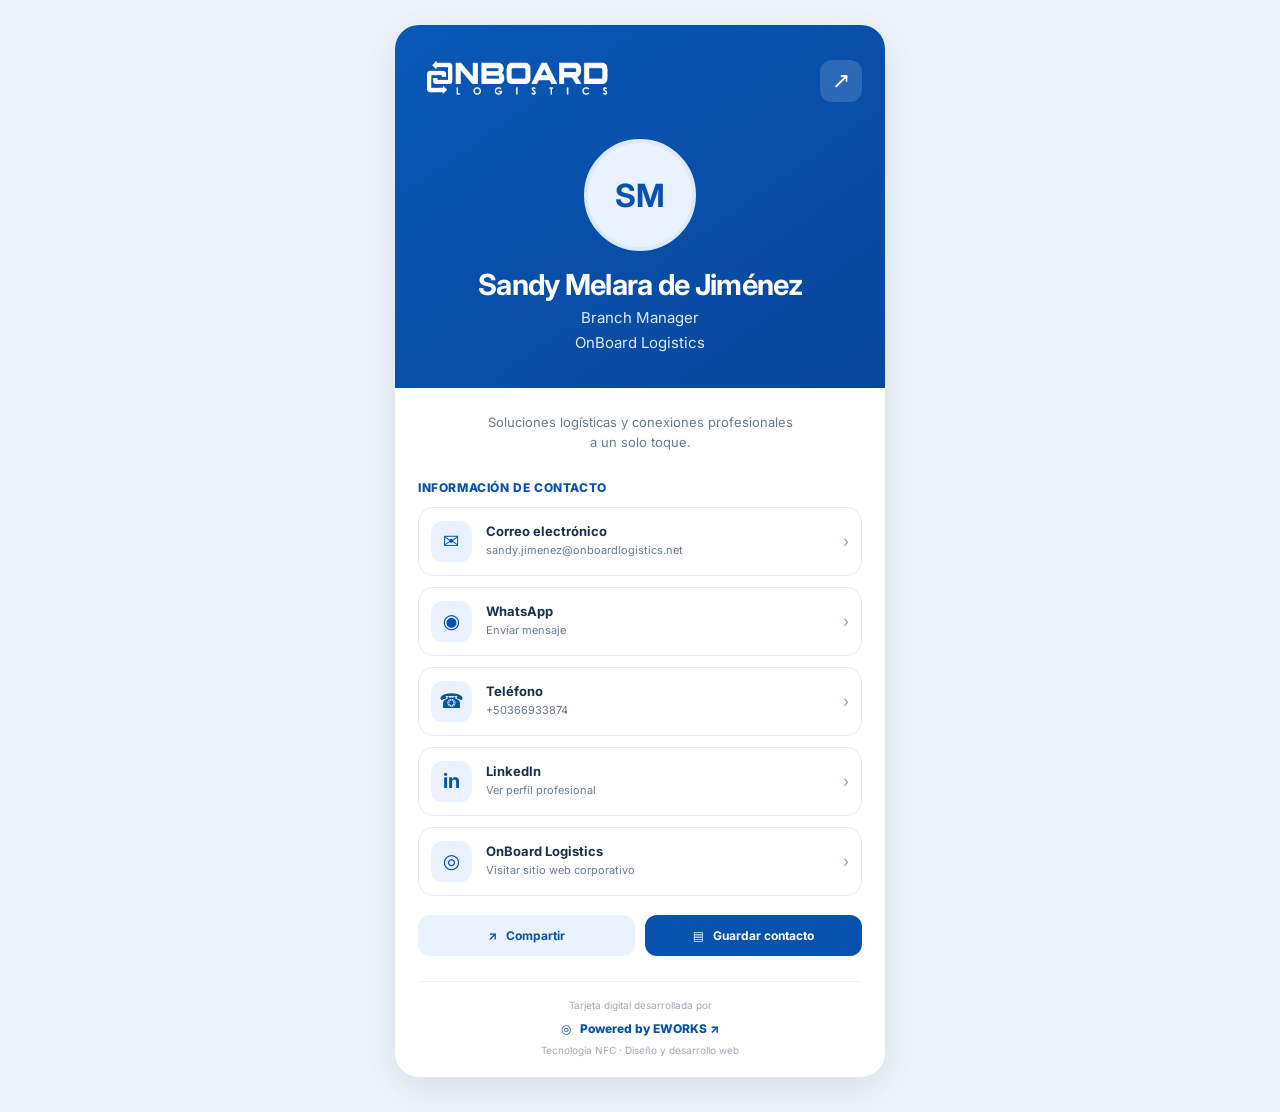
==== sandy_melara/index.html @ 5016f74a "Primera version tarjetas NFC OnBoard Logistics" ====
<!doctype html><html lang="es"><head><meta charset="utf-8"><meta name="viewport" content="width=device-width,initial-scale=1"><meta name="theme-color" content="#0752ae"><title>Sandy Melara de Jiménez | OnBoard Logistics</title><meta name="description" content="Tarjeta de contacto digital de Sandy Melara de Jiménez, Branch Manager en OnBoard Logistics"><link rel="stylesheet" href="../css/style.css"></head><body><main><header class="hero"><div class="top"><img class="brand" src="../assets/onboard-logo-white.png" alt="OnBoard Logistics"><button class="share share-profile" title="Compartir perfil" aria-label="Compartir perfil">↗</button></div><div class="avatar" aria-label="Iniciales">SM</div><h1>Sandy Melara de Jiménez</h1><p>Branch Manager</p><p>OnBoard Logistics</p></header><section class="content"><p class="intro">Soluciones logísticas y conexiones profesionales<br>a un solo toque.</p><h2 class="heading">INFORMACIÓN DE CONTACTO</h2><a class="link" href="mailto:sandy.jimenez@onboardlogistics.net" ><span class="ico">✉</span><span class="details"><b>Correo electrónico</b><small>sandy.jimenez@onboardlogistics.net</small></span><span class="chevron">›</span></a>
<a class="link" href="https://wa.me/50366933874" target=_blank rel=noopener noreferrer><span class="ico">◉</span><span class="details"><b>WhatsApp</b><small>Enviar mensaje</small></span><span class="chevron">›</span></a>
<a class="link" href="tel:+50366933874" ><span class="ico">☎</span><span class="details"><b>Teléfono</b><small>+50366933874</small></span><span class="chevron">›</span></a>
<a class="link" href="https://www.linkedin.com/in/sandy-melara/" target=_blank rel=noopener noreferrer><span class="ico">in</span><span class="details"><b>LinkedIn</b><small>Ver perfil profesional</small></span><span class="chevron">›</span></a>
<a class="link" href="https://www.onboardlogistics.net/" target=_blank rel=noopener noreferrer><span class="ico">◎</span><span class="details"><b>OnBoard Logistics</b><small>Visitar sitio web corporativo</small></span><span class="chevron">›</span></a><div class="actions"><button class="action share-profile">↗ &nbsp; Compartir</button><button class="action primary" id="save-contact">▤ &nbsp; Guardar contacto</button></div><footer class="footer"><small>Tarjeta digital desarrollada por</small><a href="https://www.instagram.com/eworks.tec/" target="_blank" rel="noopener noreferrer">◎ &nbsp; Powered by EWORKS ↗</a><p>Tecnología NFC · Diseño y desarrollo web</p></footer></section></main><div id="toast" role="status"></div><script id="profile-data" type="application/json">{"slug": "sandy_melara", "name": "Sandy Melara de Jiménez", "role": "Branch Manager", "email": "sandy.jimenez@onboardlogistics.net", "phone": "+50366933874", "linkedin": "https://www.linkedin.com/in/sandy-melara/"}</script><script src="../js/script.js" defer></script></body></html>
---- css/style.css ----
@import url('https://fonts.googleapis.com/css2?family=Inter:wght@400;500;600;700;800&display=swap');
:root{--blue:#0752ae;--ink:#19304b;--muted:#69798e}*{box-sizing:border-box}body{margin:0;background:#eef3f9;color:var(--ink);font-family:Inter,system-ui,-apple-system,Segoe UI,Arial,sans-serif}main{max-width:490px;margin:25px auto 35px;background:white;border-radius:24px;overflow:hidden;box-shadow:0 10px 40px #2042691e}.hero{background:linear-gradient(145deg,#0958b8,#08469b);text-align:center;padding:23px 23px 30px;color:white}.top{display:flex;justify-content:space-between;align-items:center;margin-bottom:25px}.brand{width:200px;max-width:70%;height:auto}.share{border:0;background:#ffffff25;color:white;width:42px;height:42px;border-radius:12px;font-size:22px;cursor:pointer}.avatar{width:112px;height:112px;margin:auto;border:4px solid #dbeafe;border-radius:50%;display:grid;place-items:center;object-fit:cover;background:#eaf2ff;color:var(--blue);font-weight:700;font-size:32px}.hero h1{font-size:29px;margin:17px 0 5px;line-height:1.18;letter-spacing:-.7px}.hero p{margin:6px 0;color:#deebff;font-size:15px}.content{padding:24px 23px 21px}.intro{text-align:center;color:var(--muted);font-size:13px;line-height:1.55;margin:0 0 27px}.heading{color:var(--blue);font-size:12px;letter-spacing:.6px;font-weight:800;margin:0 0 12px}.link{display:flex;align-items:center;gap:14px;text-decoration:none;color:inherit;border:1px solid #e3e9f0;border-radius:15px;padding:13px 12px;margin-bottom:11px;min-height:69px;transition:.2s}.link:hover,.link:focus-visible{border-color:#9cc4f3;background:#f6faff;transform:translateY(-1px)}.ico{flex:none;width:41px;height:41px;background:#eaf2ff;border-radius:12px;display:grid;place-items:center;color:var(--blue);font-size:20px;font-weight:700}.details{flex:1;min-width:0}.details b{font-size:13px;display:block}.details small{color:var(--muted);font-size:11px;display:block;overflow-wrap:anywhere;margin-top:4px;line-height:1.45}.chevron{color:#94a3b8}.actions{display:grid;grid-template-columns:1fr 1fr;gap:10px;margin-top:19px}.action{padding:13px 8px;border-radius:12px;border:0;font-family:inherit;font-weight:700;font-size:12px;cursor:pointer;background:#eaf2ff;color:var(--blue)}.action.primary{background:var(--blue);color:#fff}.footer{text-align:center;border-top:1px solid #eef1f6;margin-top:25px;padding-top:17px}.footer small{display:block;color:#9ca7b5;font-size:10px;margin-bottom:6px}.footer a{color:var(--blue);display:inline-flex;align-items:center;gap:5px;text-decoration:none;font-weight:800;font-size:12px}.footer p{font-size:10px;color:#9ca7b5;margin:7px 0 0}#toast{position:fixed;bottom:16px;left:50%;transform:translateX(-50%);background:#19304b;color:white;padding:10px 18px;border-radius:9px;display:none;font-size:12px;white-space:nowrap}@media(max-width:540px){body{background:white}main{margin:0 auto;border-radius:0;box-shadow:none;min-height:100svh}.hero h1{font-size:27px}}
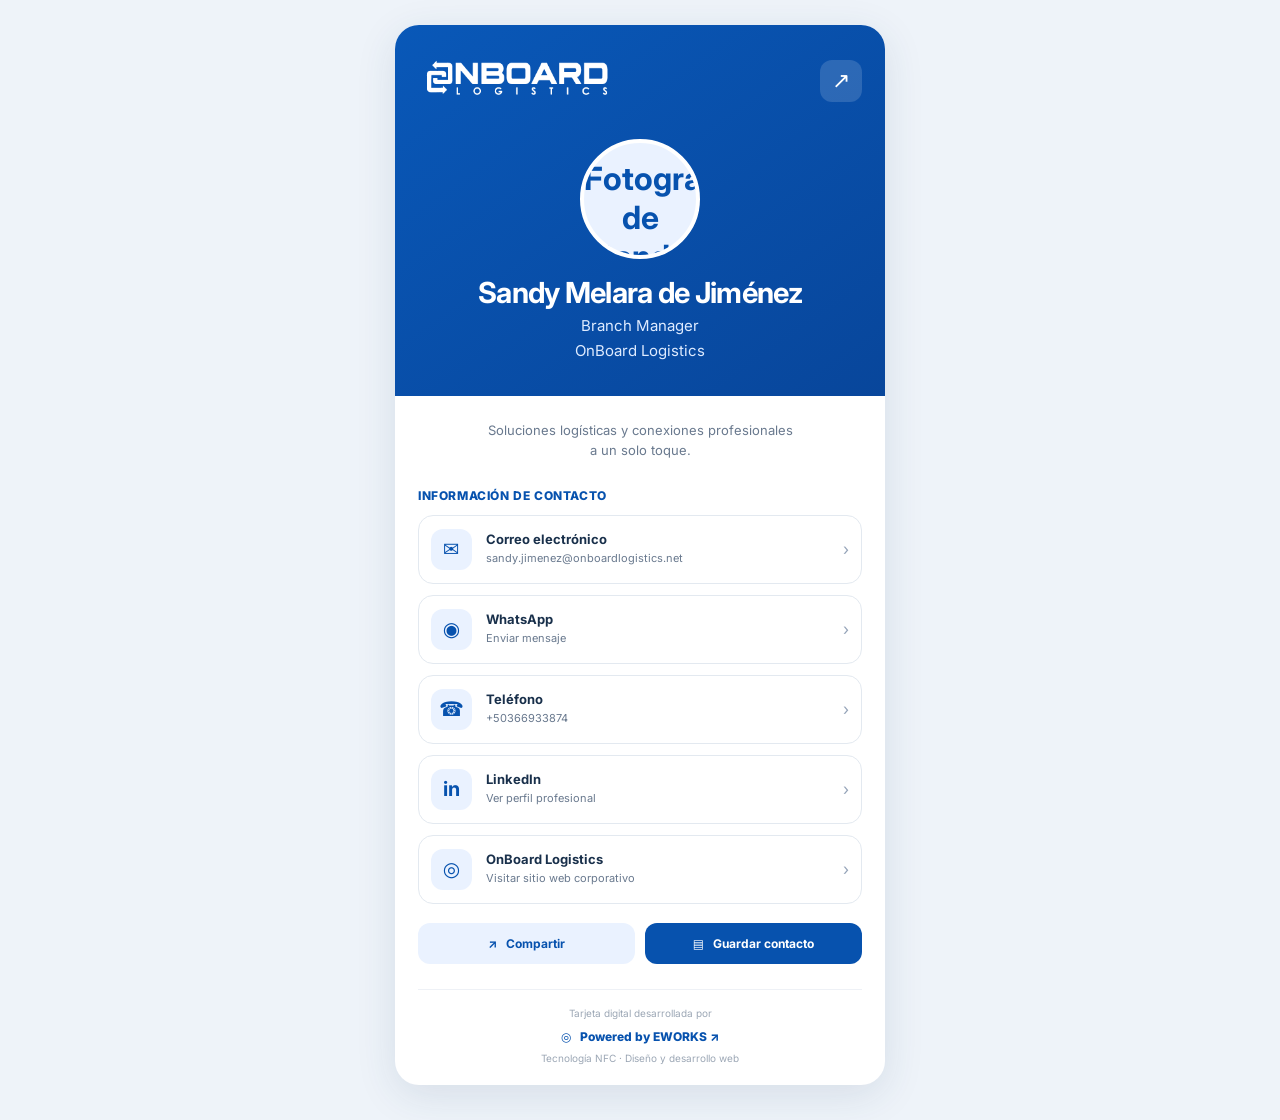
==== commit 42e8732a: "Update index.html" ====
--- a/sandy_melara/index.html
+++ b/sandy_melara/index.html
@@ -1,5 +1,5 @@
-<!doctype html><html lang="es"><head><meta charset="utf-8"><meta name="viewport" content="width=device-width,initial-scale=1"><meta name="theme-color" content="#0752ae"><title>Sandy Melara de Jiménez | OnBoard Logistics</title><meta name="description" content="Tarjeta de contacto digital de Sandy Melara de Jiménez, Branch Manager en OnBoard Logistics"><link rel="stylesheet" href="../css/style.css"></head><body><main><header class="hero"><div class="top"><img class="brand" src="../assets/onboard-logo-white.png" alt="OnBoard Logistics"><button class="share share-profile" title="Compartir perfil" aria-label="Compartir perfil">↗</button></div><div class="avatar" aria-label="Iniciales">SM</div><h1>Sandy Melara de Jiménez</h1><p>Branch Manager</p><p>OnBoard Logistics</p></header><section class="content"><p class="intro">Soluciones logísticas y conexiones profesionales<br>a un solo toque.</p><h2 class="heading">INFORMACIÓN DE CONTACTO</h2><a class="link" href="mailto:sandy.jimenez@onboardlogistics.net" ><span class="ico">✉</span><span class="details"><b>Correo electrónico</b><small>sandy.jimenez@onboardlogistics.net</small></span><span class="chevron">›</span></a>
+<!doctype html><html lang="es"><head><meta charset="utf-8"><meta name="viewport" content="width=device-width,initial-scale=1"><meta name="theme-color" content="#0752ae"><title>Sandy Melara de Jiménez | OnBoard Logistics</title><meta name="description" content="Tarjeta de contacto digital de Sandy Melara de Jiménez, Branch Manager en OnBoard Logistics"><link rel="stylesheet" href="../css/style.css"></head><body><main><header class="hero"><div class="top"><img class="brand" src="../assets/onboard-logo-white.png" alt="OnBoard Logistics"><button class="share share-profile" title="Compartir perfil" aria-label="Compartir perfil">↗</button></div><img class="avatar" src="../assets/foto.jpg"alt="Fotografía de Sandy Melara" style="width:120px;height:120px;border-radius:50%;object-fit:cover;object-position:center;border:4px solid white;box-sizing:border-box;display:block;margin-left:auto;margin-right:auto;"><h1>Sandy Melara de Jiménez</h1><p>Branch Manager</p><p>OnBoard Logistics</p></header><section class="content"><p class="intro">Soluciones logísticas y conexiones profesionales<br>a un solo toque.</p><h2 class="heading">INFORMACIÓN DE CONTACTO</h2><a class="link" href="mailto:sandy.jimenez@onboardlogistics.net" ><span class="ico">✉</span><span class="details"><b>Correo electrónico</b><small>sandy.jimenez@onboardlogistics.net</small></span><span class="chevron">›</span></a>
 <a class="link" href="https://wa.me/50366933874" target=_blank rel=noopener noreferrer><span class="ico">◉</span><span class="details"><b>WhatsApp</b><small>Enviar mensaje</small></span><span class="chevron">›</span></a>
 <a class="link" href="tel:+50366933874" ><span class="ico">☎</span><span class="details"><b>Teléfono</b><small>+50366933874</small></span><span class="chevron">›</span></a>
 <a class="link" href="https://www.linkedin.com/in/sandy-melara/" target=_blank rel=noopener noreferrer><span class="ico">in</span><span class="details"><b>LinkedIn</b><small>Ver perfil profesional</small></span><span class="chevron">›</span></a>
-<a class="link" href="https://www.onboardlogistics.net/" target=_blank rel=noopener noreferrer><span class="ico">◎</span><span class="details"><b>OnBoard Logistics</b><small>Visitar sitio web corporativo</small></span><span class="chevron">›</span></a><div class="actions"><button class="action share-profile">↗ &nbsp; Compartir</button><button class="action primary" id="save-contact">▤ &nbsp; Guardar contacto</button></div><footer class="footer"><small>Tarjeta digital desarrollada por</small><a href="https://www.instagram.com/eworks.tec/" target="_blank" rel="noopener noreferrer">◎ &nbsp; Powered by EWORKS ↗</a><p>Tecnología NFC · Diseño y desarrollo web</p></footer></section></main><div id="toast" role="status"></div><script id="profile-data" type="application/json">{"slug": "sandy_melara", "name": "Sandy Melara de Jiménez", "role": "Branch Manager", "email": "sandy.jimenez@onboardlogistics.net", "phone": "+50366933874", "linkedin": "https://www.linkedin.com/in/sandy-melara/"}</script><script src="../js/script.js" defer></script></body></html>+<a class="link" href="https://www.onboardlogistics.net/" target=_blank rel=noopener noreferrer><span class="ico">◎</span><span class="details"><b>OnBoard Logistics</b><small>Visitar sitio web corporativo</small></span><span class="chevron">›</span></a><div class="actions"><button class="action share-profile">↗ &nbsp; Compartir</button><button class="action primary" id="save-contact">▤ &nbsp; Guardar contacto</button></div><footer class="footer"><small>Tarjeta digital desarrollada por</small><a href="https://www.instagram.com/eworks.tec/" target="_blank" rel="noopener noreferrer">◎ &nbsp; Powered by EWORKS ↗</a><p>Tecnología NFC · Diseño y desarrollo web</p></footer></section></main><div id="toast" role="status"></div><script id="profile-data" type="application/json">{"slug": "sandy_melara", "name": "Sandy Melara de Jiménez", "role": "Branch Manager", "email": "sandy.jimenez@onboardlogistics.net", "phone": "+50366933874", "linkedin": "https://www.linkedin.com/in/sandy-melara/"}</script><script src="../js/script.js" defer></script></body></html>
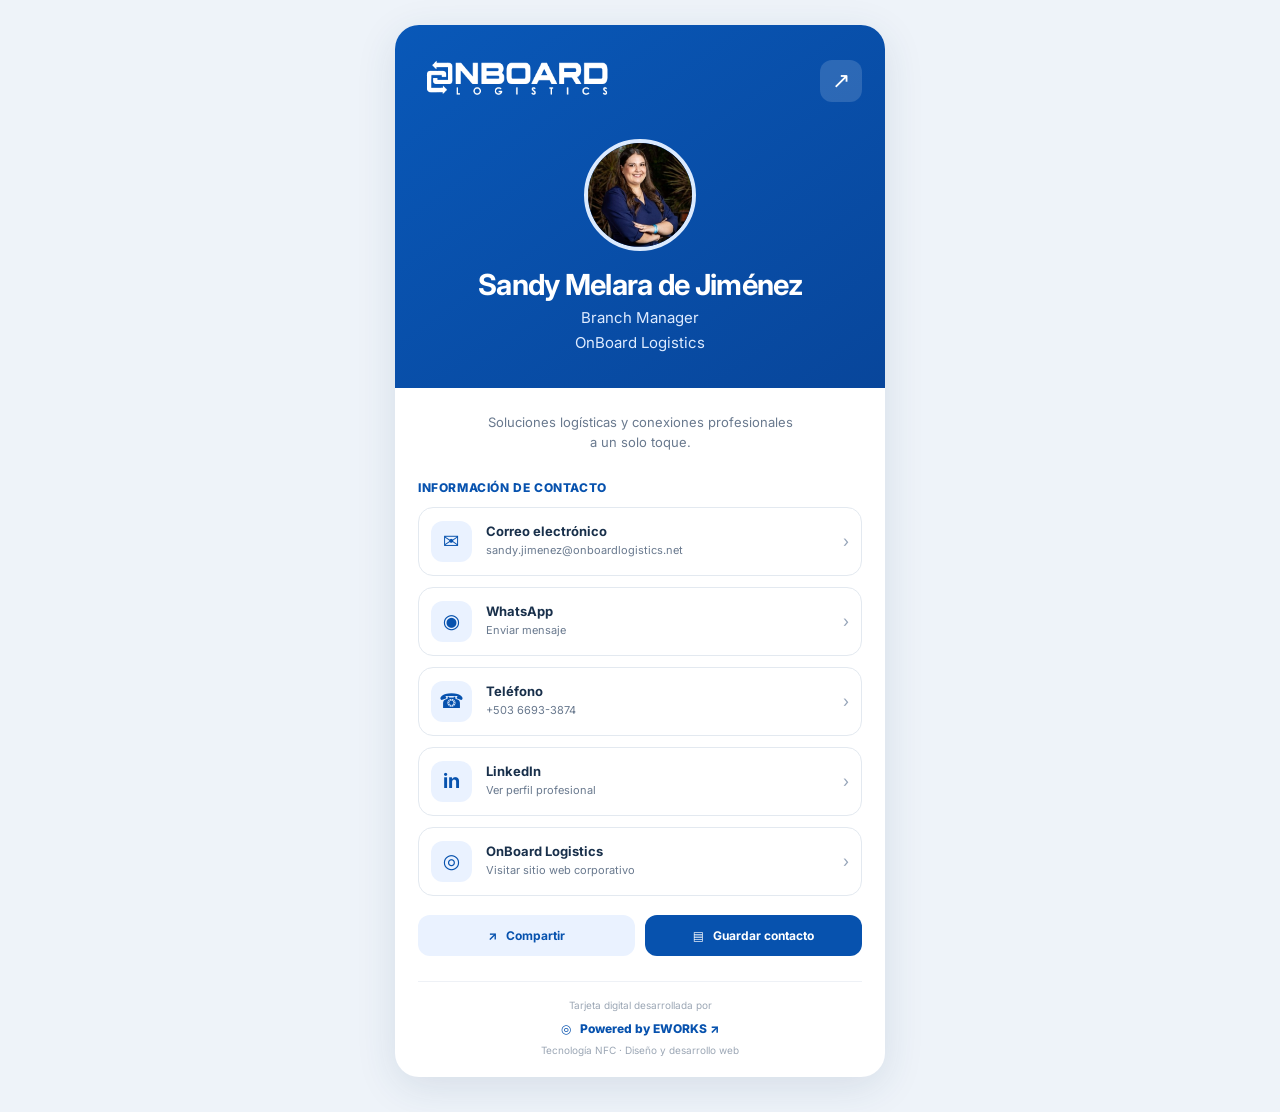
==== commit 91a65260: "imagen sandy" ====
--- a/sandy_melara/index.html
+++ b/sandy_melara/index.html
@@ -1,5 +1,179 @@
-<!doctype html><html lang="es"><head><meta charset="utf-8"><meta name="viewport" content="width=device-width,initial-scale=1"><meta name="theme-color" content="#0752ae"><title>Sandy Melara de Jiménez | OnBoard Logistics</title><meta name="description" content="Tarjeta de contacto digital de Sandy Melara de Jiménez, Branch Manager en OnBoard Logistics"><link rel="stylesheet" href="../css/style.css"></head><body><main><header class="hero"><div class="top"><img class="brand" src="../assets/onboard-logo-white.png" alt="OnBoard Logistics"><button class="share share-profile" title="Compartir perfil" aria-label="Compartir perfil">↗</button></div><img class="avatar" src="../assets/foto.jpg"alt="Fotografía de Sandy Melara" style="width:120px;height:120px;border-radius:50%;object-fit:cover;object-position:center;border:4px solid white;box-sizing:border-box;display:block;margin-left:auto;margin-right:auto;"><h1>Sandy Melara de Jiménez</h1><p>Branch Manager</p><p>OnBoard Logistics</p></header><section class="content"><p class="intro">Soluciones logísticas y conexiones profesionales<br>a un solo toque.</p><h2 class="heading">INFORMACIÓN DE CONTACTO</h2><a class="link" href="mailto:sandy.jimenez@onboardlogistics.net" ><span class="ico">✉</span><span class="details"><b>Correo electrónico</b><small>sandy.jimenez@onboardlogistics.net</small></span><span class="chevron">›</span></a>
-<a class="link" href="https://wa.me/50366933874" target=_blank rel=noopener noreferrer><span class="ico">◉</span><span class="details"><b>WhatsApp</b><small>Enviar mensaje</small></span><span class="chevron">›</span></a>
-<a class="link" href="tel:+50366933874" ><span class="ico">☎</span><span class="details"><b>Teléfono</b><small>+50366933874</small></span><span class="chevron">›</span></a>
-<a class="link" href="https://www.linkedin.com/in/sandy-melara/" target=_blank rel=noopener noreferrer><span class="ico">in</span><span class="details"><b>LinkedIn</b><small>Ver perfil profesional</small></span><span class="chevron">›</span></a>
-<a class="link" href="https://www.onboardlogistics.net/" target=_blank rel=noopener noreferrer><span class="ico">◎</span><span class="details"><b>OnBoard Logistics</b><small>Visitar sitio web corporativo</small></span><span class="chevron">›</span></a><div class="actions"><button class="action share-profile">↗ &nbsp; Compartir</button><button class="action primary" id="save-contact">▤ &nbsp; Guardar contacto</button></div><footer class="footer"><small>Tarjeta digital desarrollada por</small><a href="https://www.instagram.com/eworks.tec/" target="_blank" rel="noopener noreferrer">◎ &nbsp; Powered by EWORKS ↗</a><p>Tecnología NFC · Diseño y desarrollo web</p></footer></section></main><div id="toast" role="status"></div><script id="profile-data" type="application/json">{"slug": "sandy_melara", "name": "Sandy Melara de Jiménez", "role": "Branch Manager", "email": "sandy.jimenez@onboardlogistics.net", "phone": "+50366933874", "linkedin": "https://www.linkedin.com/in/sandy-melara/"}</script><script src="../js/script.js" defer></script></body></html>
+
+<!doctype html>
+<html lang="es">
+<head>
+  <meta charset="utf-8">
+  <meta name="viewport" content="width=device-width,initial-scale=1">
+  <meta name="theme-color" content="#0752ae">
+
+  <title>Sandy Melara de Jiménez | OnBoard Logistics</title>
+
+  <meta name="description"
+    content="Tarjeta de contacto digital de Sandy Melara de Jiménez, Branch Manager en OnBoard Logistics">
+
+  <link rel="stylesheet" href="../css/style.css">
+</head>
+
+<body>
+  <main>
+
+    <header class="hero">
+
+      <div class="top">
+        <img
+          class="brand"
+          src="../assets/onboard-logo-white.png"
+          alt="OnBoard Logistics"
+        >
+
+        <button
+          class="share share-profile"
+          title="Compartir perfil"
+          aria-label="Compartir perfil"
+        >↗</button>
+      </div>
+
+      <!-- FOTOGRAFÍA DE SANDY MELARA -->
+      <img
+        class="avatar"
+        src="../assets/photos/foto.jpg"
+        alt="Fotografía de Sandy Melara de Jiménez"
+      >
+
+      <h1>Sandy Melara de Jiménez</h1>
+      <p>Branch Manager</p>
+      <p>OnBoard Logistics</p>
+
+    </header>
+
+    <section class="content">
+
+      <p class="intro">
+        Soluciones logísticas y conexiones profesionales<br>
+        a un solo toque.
+      </p>
+
+      <h2 class="heading">INFORMACIÓN DE CONTACTO</h2>
+
+      <!-- CORREO ELECTRÓNICO -->
+      <a
+        class="link"
+        href="mailto:sandy.jimenez@onboardlogistics.net"
+      >
+        <span class="ico">✉</span>
+        <span class="details">
+          <b>Correo electrónico</b>
+          <small>sandy.jimenez@onboardlogistics.net</small>
+        </span>
+        <span class="chevron">›</span>
+      </a>
+
+      <!-- WHATSAPP -->
+      <a
+        class="link"
+        href="https://wa.me/50366933874"
+        target="_blank"
+        rel="noopener noreferrer"
+      >
+        <span class="ico">◉</span>
+        <span class="details">
+          <b>WhatsApp</b>
+          <small>Enviar mensaje</small>
+        </span>
+        <span class="chevron">›</span>
+      </a>
+
+      <!-- TELÉFONO -->
+      <a
+        class="link"
+        href="tel:+50366933874"
+      >
+        <span class="ico">☎</span>
+        <span class="details">
+          <b>Teléfono</b>
+          <small>+503 6693-3874</small>
+        </span>
+        <span class="chevron">›</span>
+      </a>
+
+      <!-- LINKEDIN -->
+      <a
+        class="link"
+        href="https://www.linkedin.com/in/sandy-melara/"
+        target="_blank"
+        rel="noopener noreferrer"
+      >
+        <span class="ico">in</span>
+        <span class="details">
+          <b>LinkedIn</b>
+          <small>Ver perfil profesional</small>
+        </span>
+        <span class="chevron">›</span>
+      </a>
+
+      <!-- SITIO WEB CORPORATIVO -->
+      <a
+        class="link"
+        href="https://www.onboardlogistics.net/"
+        target="_blank"
+        rel="noopener noreferrer"
+      >
+        <span class="ico">◎</span>
+        <span class="details">
+          <b>OnBoard Logistics</b>
+          <small>Visitar sitio web corporativo</small>
+        </span>
+        <span class="chevron">›</span>
+      </a>
+
+      <!-- BOTONES DE ACCIÓN -->
+      <div class="actions">
+
+        <button class="action share-profile">
+          ↗ &nbsp; Compartir
+        </button>
+
+        <button class="action primary" id="save-contact">
+          ▤ &nbsp; Guardar contacto
+        </button>
+
+      </div>
+
+      <!-- PIE DE PÁGINA EWORKS -->
+      <footer class="footer">
+
+        <small>Tarjeta digital desarrollada por</small>
+
+        <a
+          href="https://www.instagram.com/eworks.tec/"
+          target="_blank"
+          rel="noopener noreferrer"
+        >
+          ◎ &nbsp; Powered by EWORKS ↗
+        </a>
+
+        <p>Tecnología NFC · Diseño y desarrollo web</p>
+
+      </footer>
+
+    </section>
+  </main>
+
+  <div id="toast" role="status"></div>
+
+  <!-- DATOS DEL CONTACTO -->
+  <script id="profile-data" type="application/json">
+  {
+    "slug": "sandy_melara",
+    "name": "Sandy Melara de Jiménez",
+    "role": "Branch Manager",
+    "email": "sandy.jimenez@onboardlogistics.net",
+    "phone": "+50366933874",
+    "linkedin": "https://www.linkedin.com/in/sandy-melara/"
+  }
+  </script>
+
+  <script src="../js/script.js" defer></script>
+
+</body>
+</html>
